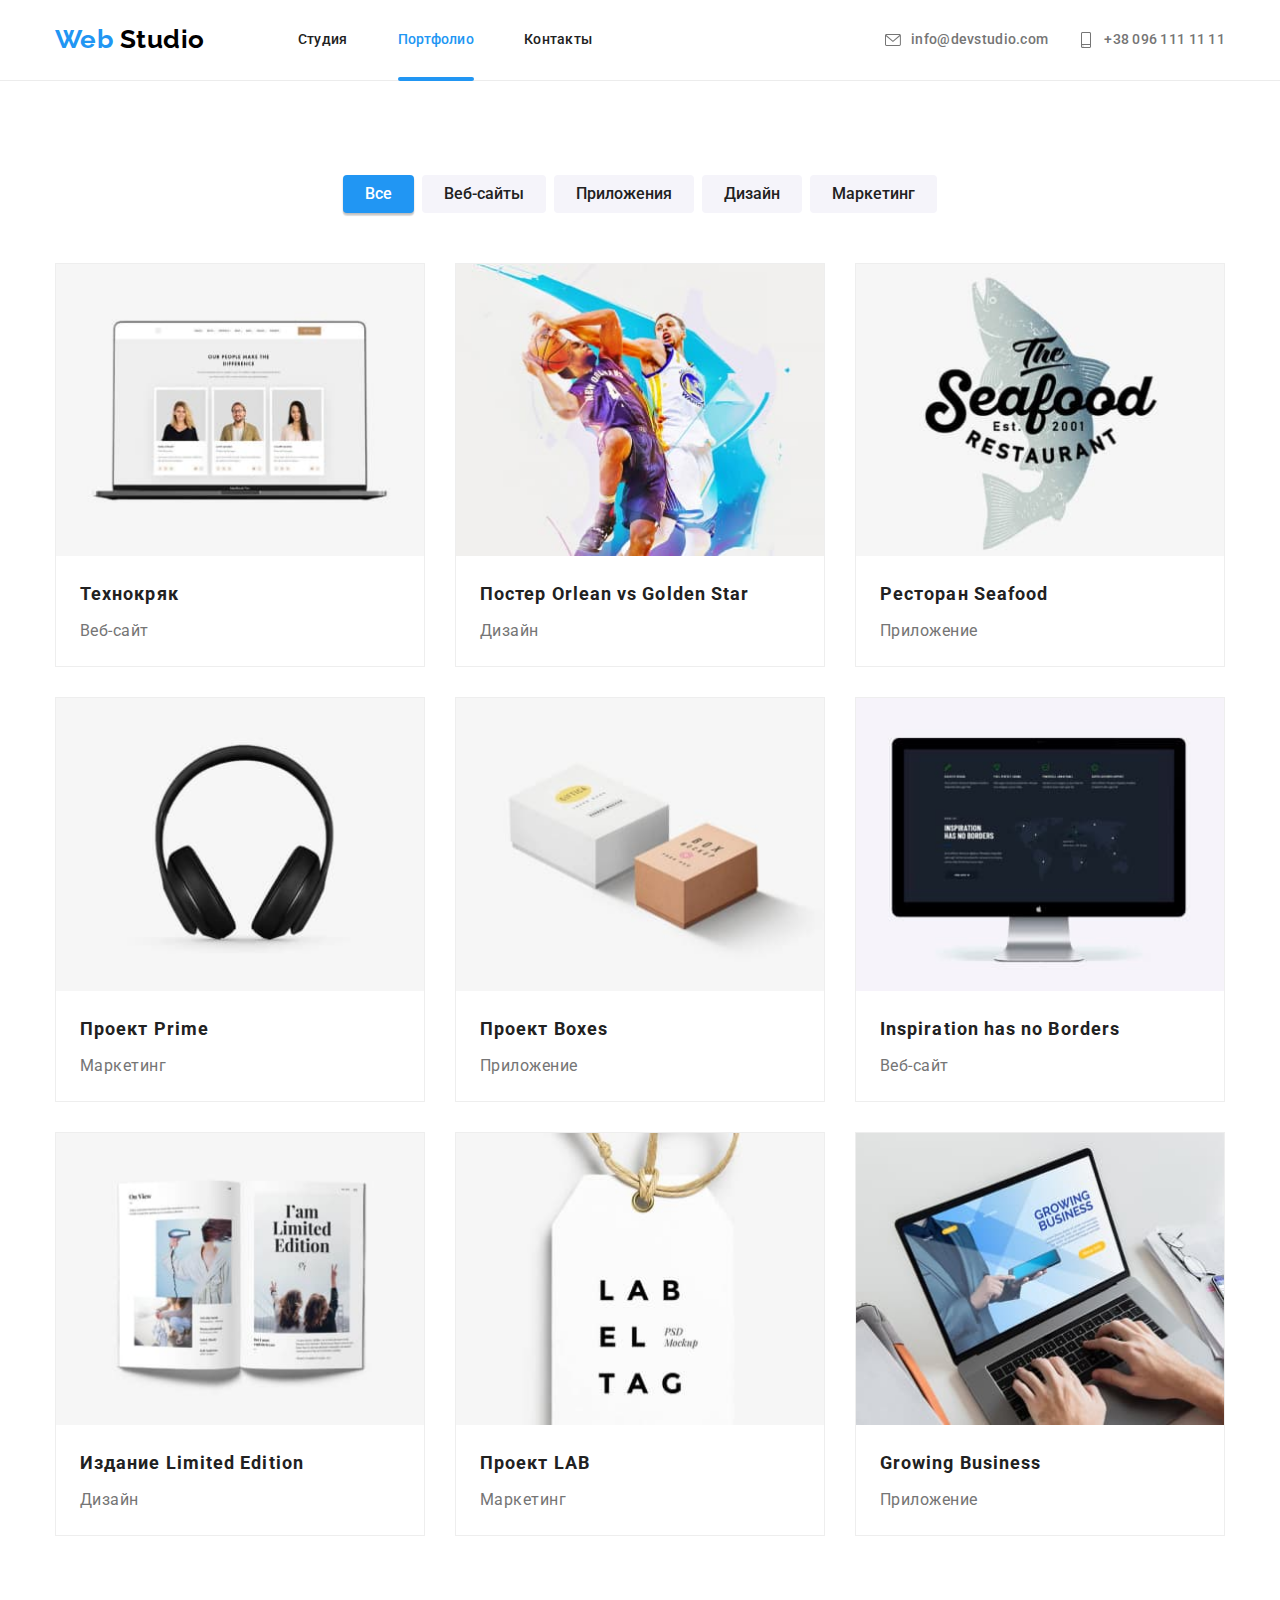
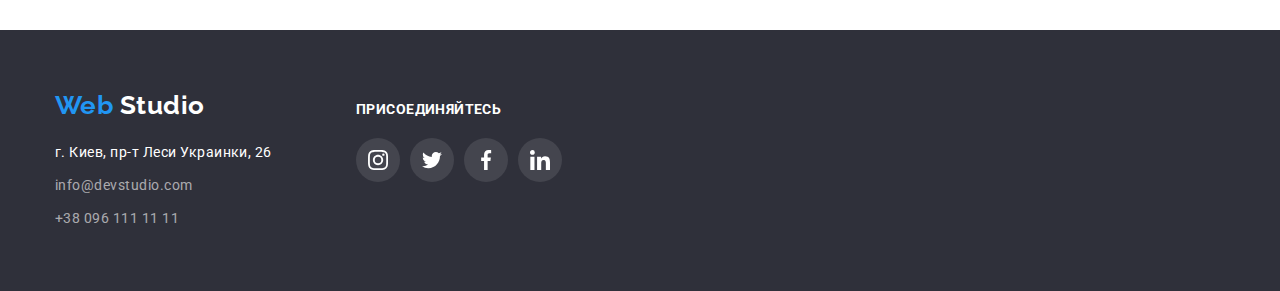
==== portfolio.html @ 72b1c03e "Init" ====
<!DOCTYPE html>
<html lang="ru">
	<head>
		<meta charset="UTF-8" />
		<meta http-equiv="X-UA-Compatible" content="IE=edge" />
		<meta name="viewport" content="width=device-width, initial-scale=1.0" />
		<title>Portfolio</title>
		<link
			href="https://fonts.googleapis.com/css2?family=Raleway:wght@700&family=Roboto:wght@400;500;700;900&display=swap"
			rel="stylesheet"
		/>
		<link
			rel="stylesheet"
			href="https://cdnjs.cloudflare.com/ajax/libs/modern-normalize/1.1.0/modern-normalize.css"
			integrity="sha512-Y0MM+V6ymRKN2zStTqzQ227DWhhp4Mzdo6gnlRnuaNCbc+YN/ZH0sBCLTM4M0oSy9c9VKiCvd4Jk44aCLrNS5Q=="
			crossorigin="anonymous"
			referrerpolicy="no-referrer"
		/>
		<link rel="stylesheet" href="./css/styles.css" />
	</head>
	<body>
		<header class="header">
			<div class="container header-container">
				<nav class="main-nav">
					<a href="./" class="logo">
						<span lang="en">
							Web
							<span class="logo-black-color">Studio</span>
						</span>
					</a>
					<ul class="site-nav list">
						<li class="item"><a href="./" class="site-nav-link link">Студия</a></li>
						<li class="item">
							<a href="" class="site-nav-link link site-nav-link-current">Портфолио</a>
						</li>
						<li class="item"><a href="" class="site-nav-link link">Контакты</a></li>
					</ul>
				</nav>
				<ul class="contacts list">
					<li class="item">
						<a href="mailto:info@devstudio.com" class="contacts-link link">
							<svg class="icon icon-contact-header envelope">
								<use href="./images/icons.svg#envelope"></use>
							</svg>
							info@devstudio.com
						</a>
					</li>
					<li class="item">
						<a href="tel:+380961111111" class="contacts-link link">
							<svg class="icon icon-contact-header envelope">
								<use href="./images/icons.svg#smartphone"></use>
							</svg>
							+38 096 111 11 11
						</a>
					</li>
				</ul>
			</div>
		</header>
		<main>
			<!--Our works-->
			<section class="our-works">
				<div class="container">
					<h1 class="visually-hidden">Наши работы</h1>
					<ul class="categories list">
						<li class="item">
							<button type="button" class="btn btn-active">Все</button>
						</li>
						<li class="item">
							<button type="button" class="btn">Веб-сайты</button>
						</li>
						<li class="item">
							<button type="button" class="btn">Приложения</button>
						</li>
						<li class="item">
							<button type="button" class="btn">Дизайн</button>
						</li>
						<li class="item">
							<button type="button" class="btn">Маркетинг</button>
						</li>
					</ul>
					<ul class="cards list">
						<li class="card">
							<a href="" class="card-link link">
								<div class="overlay">
									<img
										src="./images/portfolio/technocrack.jpg"
										alt="Ноутбук с открытым сайтом фирмы Технокряк"
										width="370"
									/>
									<p class="text-hidden">
										Технокряк это современная площадка распространения коронавируса. Компании используют эту платформу
										для цифрового шпионажа и атак на защищённые сервера конкурентов.
									</p>
								</div>
								<div class="card-info">
									<h2 class="card-header">Технокряк</h2>
									<p class="card-category">Веб-сайт</p>
								</div>
							</a>
						</li>
						<li class="card">
							<a href="" class="card-link link">
								<div class="overlay">
									<img
										src="./images/portfolio/new-orlean-vs-golden-star.jpg"
										alt="Постер. Баскетболист New Orlean против баскетболиста Golden Star"
										width="370"
									/>
									<p class="text-hidden">
										Технокряк это современная площадка распространения коронавируса. Компании используют эту платформу
										для цифрового шпионажа и атак на защищённые сервера конкурентов.
									</p>
								</div>
								<div class="card-info">
									<h2 class="card-header">
										Постер
										<span lang="en">Orlean vs Golden Star</span>
									</h2>
									<p class="card-category">Дизайн</p>
								</div>
							</a>
						</li>
						<li class="card">
							<a href="" class="card-link link">
								<div class="overlay">
									<img
										src="./images/portfolio/the-seafood-restaurant.jpg"
										alt="Надпись Зэ Сифуд Ресторан на фоне изображения рыбы"
										width="370"
									/>
									<p class="text-hidden">
										Технокряк это современная площадка распространения коронавируса. Компании используют эту платформу
										для цифрового шпионажа и атак на защищённые сервера конкурентов.
									</p>
								</div>
								<div class="card-info">
									<h2 class="card-header">
										Ресторан
										<span lang="en">Seafood</span>
									</h2>
									<p class="card-category">Приложение</p>
								</div>
							</a>
						</li>
						<li class="card">
							<a href="" class="card-link link">
								<div class="overlay">
									<img src="./images/portfolio/black-headset.jpg" alt="Черные наушники" width="370" />
									<p class="text-hidden">
										Технокряк это современная площадка распространения коронавируса. Компании используют эту платформу
										для цифрового шпионажа и атак на защищённые сервера конкурентов.
									</p>
								</div>
								<div class="card-info">
									<h2 class="card-header">
										Проект
										<span lang="en">Prime</span>
									</h2>
									<p class="card-category">Маркетинг</p>
								</div>
							</a>
						</li>
						<li class="card">
							<a href="" class="card-link link">
								<div class="overlay">
									<img
										src="./images/portfolio/two-boxes.jpg"
										alt="Две картонные коробки. Одна белая, а вторая бежевая"
										width="370"
									/>
									<p class="text-hidden">
										Технокряк это современная площадка распространения коронавируса. Компании используют эту платформу
										для цифрового шпионажа и атак на защищённые сервера конкурентов.
									</p>
								</div>
								<div class="card-info">
									<h2 class="card-header">
										Проект
										<span lang="en">Boxes</span>
									</h2>
									<p class="card-category">Приложение</p>
								</div>
							</a>
						</li>
						<li class="card">
							<a href="" class="card-link link">
								<div class="overlay">
									<img
										src="./images/portfolio/black-monitor.jpg"
										alt="Инфографика на черном фоне монитора"
										width="370"
									/>
									<p class="text-hidden">
										Технокряк это современная площадка распространения коронавируса. Компании используют эту платформу
										для цифрового шпионажа и атак на защищённые сервера конкурентов.
									</p>
								</div>
								<div class="card-info">
									<h2 class="card-header"><span lang="en">Inspiration has no Borders</span></h2>
									<p class="card-category">Веб-сайт</p>
								</div>
							</a>
						</li>
						<li class="card">
							<a href="" class="card-link link">
								<div class="overlay">
									<img
										src="./images/portfolio/publisher-limited-edition.jpg"
										alt="Разворот журнала Лимитэд Эдишн"
										width="370"
									/>
									<p class="text-hidden">
										Технокряк это современная площадка распространения коронавируса. Компании используют эту платформу
										для цифрового шпионажа и атак на защищённые сервера конкурентов.
									</p>
								</div>
								<div class="card-info">
									<h2 class="card-header">
										Издание
										<span lang="en">Limited Edition</span>
									</h2>
									<p class="card-category">Дизайн</p>
								</div>
							</a>
						</li>
						<li class="card">
							<a href="" class="card-link link">
								<div class="overlay">
									<img src="./images/portfolio/project-lab.jpg" alt="Бирка ЛАБ" width="370" />
									<p class="text-hidden">
										Технокряк это современная площадка распространения коронавируса. Компании используют эту платформу
										для цифрового шпионажа и атак на защищённые сервера конкурентов.
									</p>
								</div>
								<div class="card-info">
									<h2 class="card-header">
										Проект
										<span lang="en">LAB</span>
									</h2>
									<p class="card-category">Маркетинг</p>
								</div>
							</a>
						</li>
						<li class="card">
							<a href="" class="card-link link">
								<div class="overlay">
									<img
										src="./images/portfolio/laptop-growing-business.jpg"
										alt="Запущеное приложение на ноутбуке"
										width="370"
									/>
									<p class="text-hidden">
										Технокряк это современная площадка распространения коронавируса. Компании используют эту платформу
										для цифрового шпионажа и атак на защищённые сервера конкурентов.
									</p>
								</div>
								<div class="card-info">
									<h2 class="card-header"><span lang="en">Growing Business</span></h2>
									<p class="card-category">Приложение</p>
								</div>
							</a>
						</li>
					</ul>
				</div>
			</section>
		</main>
		<footer class="footer">
			<div class="container">
				<div class="left-part">
					<a href="./" class="logo">
						Web
						<span class="logo-white-color">Studio</span>
					</a>
					<address>
						<ul class="address-list list">
							<li class="item">
								<a
									href="https://goo.gl/maps/h8XBH1C1pmBuiniH7"
									target="_blank"
									rel="noopener noreferrer"
									class="contacts-link link"
								>
									г. Киев, пр-т Леси Украинки, 26
								</a>
							</li>
							<li class="item">
								<a href="mailto:info@devstudio.com" class="contacts-link link">info@devstudio.com</a>
							</li>
							<li class="item">
								<a href="tel:+380961111111" class="contacts-link link">+38 096 111 11 11</a>
							</li>
						</ul>
					</address>
				</div>
				<div class="middle-part">
					<p class="footer-header">присоединяйтесь</p>
					<ul class="social-icons list">
						<li class="social-icon">
							<a class="social-icon-link link" href="" aria-label="Instagram">
								<svg class="icon-social"><use href="./images/icons.svg#instagram"></use></svg>
							</a>
						</li>
						<li class="social-icon">
							<a class="social-icon-link link" href="" aria-label="Twitter">
								<svg class="icon-social"><use href="./images/icons.svg#twitter"></use></svg>
							</a>
						</li>
						<li class="social-icon">
							<a class="social-icon-link link" href="" aria-label="Facebook">
								<svg class="icon-social"><use href="./images/icons.svg#facebook"></use></svg>
							</a>
						</li>
						<li class="social-icon">
							<a class="social-icon-link link" href="" aria-label="LinkedIn">
								<svg class="icon-social"><use href="./images/icons.svg#linkedin"></use></svg>
							</a>
						</li>
					</ul>
				</div>
			</div>
		</footer>
	</body>
</html>
---- css/styles.css ----
:root {
	--primary-paragraph-color: #757575;
	--primary-active-color: #2196f3;
	--secondary-logo-color: #000000;
	--primary-header-color: #212121;
	--primary-text-color-light: #ffffff;
	--secondary-text-color-light: rgba(255, 255, 255, 0.6);
	--icon-backrgound-color: #afb1b8;
	--icon-backrgound-color-features: #f5f4fa;
	--icon-backrgound-color-footer: rgba(255, 255, 255, 0.1);
	--primary-background-color: #2f303a;
	--secondary-background-color: rgba(47, 48, 58, 0.4);
	--header-border-color: #ececec;
	--card-border-color: #eeeeee;
	--main-border-radius: 4px;
	--first-transition-function: cubic-bezier(0.4, 0, 0.2, 1);
	--first-transition-timing: 250ms;
}

html {
	box-sizing: border-box;
}

*,
*::before,
*::after {
	box-sizing: inherit;
}

h1,
h2,
h3,
h4,
h5,
h6,
p {
	margin: 0;
}

body {
	font-family: "Roboto", sans-serif;
	letter-spacing: 0.03em;
	background-color: var(--primary-text-color-light);
}

/*Logo*/
.logo {
	display: block;
	padding-top: 24px;
	padding-bottom: 25px;

	font-family: "Raleway", sans-serif;
	font-weight: 700;
	font-size: 26px;
	line-height: 1.19;
	text-decoration: none;

	color: var(--primary-active-color);
}

.logo .logo-black-color {
	color: var(--secondary-logo-color);
}

.logo .logo-white-color {
	color: var(--primary-text-color-light);
}

/*Button*/
.btn {
	padding: 6px 22px;
	font-family: inherit;
	font-size: 16px;
	font-weight: 500;
	line-height: 1.62;
	background-color: var(--icon-backrgound-color-features);
	color: var(--primary-header-color);
	cursor: pointer;
	border: none;
	border-radius: var(--main-border-radius);
	-webkit-border-radius: var(--main-border-radius);
	-moz-border-radius: var(--main-border-radius);
	-ms-border-radius: var(--main-border-radius);
	-o-border-radius: var(--main-border-radius);

	transition: background-color var(--first-transition-timing) var(--first-transition-timing),
		color var(--first-transition-timing) var(--first-transition-timing),
		box-shadow var(--first-transition-timing) var(--first-transition-timing);
	-webkit-transition: background-color var(--first-transition-timing) var(--first-transition-timing),
		color var(--first-transition-timing) var(--first-transition-timing),
		box-shadow var(--first-transition-timing) var(--first-transition-timing);
	-moz-transition: background-color var(--first-transition-timing) var(--first-transition-timing),
		color var(--first-transition-timing) var(--first-transition-timing),
		box-shadow var(--first-transition-timing) var(--first-transition-timing);
	-ms-transition: background-color var(--first-transition-timing) var(--first-transition-timing),
		color var(--first-transition-timing) var(--first-transition-timing),
		box-shadow var(--first-transition-timing) var(--first-transition-timing);
	-o-transition: background-color var(--first-transition-timing) var(--first-transition-timing),
		color var(--first-transition-timing) var(--first-transition-timing),
		box-shadow var(--first-transition-timing) var(--first-transition-timing);
}

.btn-active,
.btn:hover,
.btn:focus {
	background-color: var(--primary-active-color);
	color: var(--primary-text-color-light);
	box-shadow: 0px 3px 1px rgba(0, 0, 0, 0.1), 0px 1px 2px rgba(0, 0, 0, 0.08), 0px 2px 2px rgba(0, 0, 0, 0.12);
}

/*Utility*/
.list {
	padding: 0;
	margin: 0;

	list-style: none;
}

.link {
	text-decoration: none;

	color: inherit;
}

img {
	display: block;
	max-width: 100%;
	height: auto;
}

.visually-hidden {
	position: absolute;

	width: 1px;
	height: 1px;
	margin: -1px;
	padding: 0;

	border: 0;
	white-space: nowrap;
	clip-path: inset(100%);
	clip: rect(0 0 0 0);
	overflow: hidden;
}

.container {
	width: 1200px;
	padding-left: 15px;
	padding-right: 15px;
	margin-left: auto;
	margin-right: auto;
}

.text-aligned-center {
	text-align: center;
}

/*Header*/
.header {
	border-bottom: 1px solid var(--header-border-color);
}

.header-container {
	display: flex;

	align-items: center;
}

.main-nav {
	display: flex;
}

.main-nav > .logo {
	margin-right: 93px;
}

.site-nav,
.contacts {
	display: flex;

	font-size: 14px;
	line-height: 1.14;
	font-weight: 500;
	letter-spacing: 0.02em;
}

.contacts {
	margin-left: auto;
}

.site-nav > .item:not(:last-child) {
	margin-right: 50px;
}

.contacts > .item:not(:last-child) {
	margin-right: 30px;
}

.site-nav-link {
	display: block;
	padding-top: 32px;
	padding-bottom: 32px;

	color: var(--primary-header-color);
}

.contacts-link {
	display: flex;
	padding-top: 32px;
	padding-bottom: 32px;

	color: var(--primary-paragraph-color);
}

.site-nav-link,
.contacts-link {
	transition: color var(--first-transition-timing) var(--first-transition-function);
	-webkit-transition: color var(--first-transition-timing) var(--first-transition-function);
	-moz-transition: color var(--first-transition-timing) var(--first-transition-function);
	-ms-transition: color var(--first-transition-timing) var(--first-transition-function);
	-o-transition: color var(--first-transition-timing) var(--first-transition-function);
}

.site-nav-link-current,
.site-nav-link:hover,
.site-nav-link:focus,
.contacts-link:hover,
.contacts-link:focus {
	color: var(--primary-active-color);
}

.site-nav-link-current {
	position: relative;
}

.site-nav-link-current::after {
	content: "";

	position: absolute;
	left: 0;
	bottom: -1px;

	width: 100%;
	height: 4px;

	background: var(--primary-active-color);
	border-radius: 2px;
}

.icon-contact-header {
	width: 16px;
	height: 16px;
	margin-right: 10px;

	fill: currentColor;
}

/*Hero*/
.hero {
	max-width: 1600px;
	margin: 0 auto;
	padding-top: 200px;
	padding-bottom: 200px;

	text-align: center;

	color: var(--primary-text-color-light);
	background-image: linear-gradient(rgba(47, 48, 58, 0.4), rgba(47, 48, 58, 0.4)), url(../images/hero-bg.jpg);
	background-position: center;
	background-repeat: no-repeat;
	background-size: cover;
}

.header-hero {
	width: 60%;
	margin-left: auto;
	margin-right: auto;
	margin-bottom: 30px;

	font-weight: 900;
	font-size: 44px;
	line-height: 1.36;
	letter-spacing: 0.06em;
	text-transform: uppercase;
}

.btn-hero {
	padding: 10px 32px;
	font-family: inherit;
	font-weight: 700;
	font-size: 16px;
	line-height: 1.87;
	letter-spacing: 0.06em;
	color: var(--primary-text-color-light);
	background-color: var(--primary-active-color);
	box-shadow: 0px 4px 4px rgba(0, 0, 0, 0.15);
	border: none;
	cursor: pointer;
	border-radius: var(--main-border-radius);
	-webkit-border-radius: var(--main-border-radius);
	-moz-border-radius: var(--main-border-radius);
	-ms-border-radius: var(--main-border-radius);
	-o-border-radius: var(--main-border-radius);

	transition: background-color var(--first-transition-timing) var(--first-transition-function);
	-webkit-transition: background-color var(--first-transition-timing) var(--first-transition-function);
	-moz-transition: background-color var(--first-transition-timing) var(--first-transition-function);
	-ms-transition: background-color var(--first-transition-timing) var(--first-transition-function);
	-o-transition: background-color var(--first-transition-timing) var(--first-transition-function);
}

.btn-hero:hover,
.btn-hero:focus {
	background-color: #188ce8;
}

/*Our characteristics*/
.our-characteristics {
	padding-top: 94px;
	padding-bottom: 94px;
}

.list-chars {
	display: flex;

	font-size: 14px;
}

.icon-block {
	display: flex;
	justify-content: center;
	align-items: center;
	margin-bottom: 30px;
	height: 120px;

	background-color: var(--icon-backrgound-color-features);
	border-radius: var(--main-border-radius);
	-webkit-border-radius: var(--main-border-radius);
	-moz-border-radius: var(--main-border-radius);
	-ms-border-radius: var(--main-border-radius);
	-o-border-radius: var(--main-border-radius);
}

.icon-char {
	width: 70px;
	height: 70px;
}

.list-chars > .item {
	flex-basis: calc((100% - 90px) / 4);
}

.list-chars > .item:not(:last-child) {
	margin-right: 30px;
}

.list-chars-header {
	margin-bottom: 10px;

	font-size: 14px;
	font-weight: 700;
	line-height: 1.14;
	text-transform: uppercase;

	color: var(--primary-header-color);
}

.list-chars-text {
	line-height: 1.71;

	color: var(--primary-paragraph-color);
}

/*What we do*/
.what-we-do {
	padding-bottom: 94px;
}

.list-what-we-do {
	display: flex;
}

.list-what-we-do > .item {
	position: relative;

	margin-right: 30px;
	flex-basis: calc((100% - 60px) / 3);
}

.list-what-we-do > .item:last-child {
	margin-right: 0;
}

.list-what-we-do .label {
	position: absolute;
	bottom: 0;

	display: flex;
	justify-content: center;
	align-items: center;
	width: 100%;
	height: 70px;

	font-weight: 700;
	font-size: 14px;
	line-height: 1.14;
	text-align: center;
	text-transform: uppercase;

	background-color: rgba(47, 48, 58, 0.8);
	color: var(--primary-text-color-light);
}

.header-what-we-do,
.header-our-team,
.header-regular-customers {
	margin-bottom: 50px;

	font-weight: 700;
	font-size: 36px;
	line-height: 1.17;

	color: var(--primary-header-color);
}

/*Our team*/
.our-team {
	padding-top: 94px;
	padding-bottom: 94px;

	background-color: var(--icon-backrgound-color-features);
}

.team {
	display: flex;
}

.team-member {
	flex-basis: calc((100% - 90px) / 4);
	margin-right: 30px;

	background-color: var(--primary-text-color-light);
	border-radius: 0px 0px 4px 4px;
	box-shadow: 0px 1px 3px rgba(0, 0, 0, 0.12), 0px 1px 1px rgba(0, 0, 0, 0.14), 0px 2px 1px rgba(0, 0, 0, 0.2);
}

.team-member:last-child {
	margin-right: 0;
}

.team-member .info {
	padding-top: 30px;
	padding-bottom: 30px;

	font-size: 16px;
	line-height: 1.19;
}
.team-member .name {
	margin-bottom: 10px;
	font-weight: 500;
}

.team-member .title {
	margin-bottom: 16px;

	font-weight: 400;

	color: var(--primary-paragraph-color);
}

.social-icons {
	display: flex;
	justify-content: center;
	align-items: center;

	color: var(--icon-backrgound-color);
}

.social-icon {
	width: 44px;
	height: 44px;
}

.social-icon:not(:last-child) {
	margin-right: 10px;
}

.social-icon-link {
	display: flex;
	justify-content: center;
	align-items: center;
	width: 100%;
	height: 100%;
	border-radius: 50%;
	-webkit-border-radius: 50%;
	-moz-border-radius: 50%;
	-ms-border-radius: 50%;
	-o-border-radius: 50%;

	transition: background-color var(--first-transition-timing) var(--first-transition-timing),
		color var(--first-transition-timing) var(--first-transition-timing);
	-webkit-transition: background-color var(--first-transition-timing) var(--first-transition-timing),
		color var(--first-transition-timing) var(--first-transition-timing);
	-moz-transition: background-color var(--first-transition-timing) var(--first-transition-timing),
		color var(--first-transition-timing) var(--first-transition-timing);
	-ms-transition: background-color var(--first-transition-timing) var(--first-transition-timing),
		color var(--first-transition-timing) var(--first-transition-timing);
	-o-transition: background-color var(--first-transition-timing) var(--first-transition-timing),
		color var(--first-transition-timing) var(--first-transition-timing);
}

.social-icon-link:hover,
.social-icon-link:focus {
	background-color: var(--primary-active-color);
	color: var(--primary-text-color-light);
}

.icon-social {
	width: 20px;
	height: 20px;
	fill: currentColor;
}

/*Regular customers*/
.regular-customers {
	padding-top: 106px;
	padding-bottom: 82px;
}

.customers {
	display: flex;
	justify-content: center;
}

.customer {
	flex-basis: calc((100% - 60px) / 3);
	height: 92px;
}

.customer:not(:last-child) {
	margin-right: 30px;
}

.customer-link {
	display: flex;
	justify-content: center;
	align-items: center;
	height: 100%;
	width: 100%;
	color: var(--icon-backrgound-color);
	border: 1px solid var(--icon-backrgound-color);
	box-sizing: border-box;
	border-radius: var(--main-border-radius);
	-webkit-border-radius: var(--main-border-radius);
	-moz-border-radius: var(--main-border-radius);
	-ms-border-radius: var(--main-border-radius);
	-o-border-radius: var(--main-border-radius);

	transition: border-color var(--first-transition-timing) var(--first-transition-timing),
		color var(--first-transition-timing) var(--first-transition-timing);
	-webkit-transition: border-color var(--first-transition-timing) var(--first-transition-timing),
		color var(--first-transition-timing) var(--first-transition-timing);
	-moz-transition: border-color var(--first-transition-timing) var(--first-transition-timing),
		color var(--first-transition-timing) var(--first-transition-timing);
	-ms-transition: border-color var(--first-transition-timing) var(--first-transition-timing),
		color var(--first-transition-timing) var(--first-transition-timing);
	-o-transition: border-color var(--first-transition-timing) var(--first-transition-timing),
		color var(--first-transition-timing) var(--first-transition-timing);
}

.customer-link:hover,
.customer-link:focus {
	color: var(--primary-active-color);
	border-color: var(--primary-active-color);
}

.icon-customer {
	width: 106px;
	height: 60px;

	fill: currentColor;
}

/*Footer*/
.footer {
	padding-top: 60px;
	padding-bottom: 60px;

	background-color: var(--primary-background-color);
}

.footer .container {
	display: flex;
	align-items: baseline;
}

.left-part,
.middle-part {
	width: 231px;
	margin-right: 70px;
}

.middle-part {
	width: 206px;
}

.footer .logo {
	display: inline-block;
	padding: 0;
	margin-bottom: 20px;
}

.footer .contacts-link {
	display: inline-block;
	padding: 0;
}

.address-list > .item {
	margin-bottom: 9px;

	font-size: 14px;
	font-style: normal;
	line-height: 1.71;

	color: var(--primary-text-color-light);
}

.address-list > .item:last-child {
	margin-bottom: 0;
}

.address-list > .item:first-child .contacts-link {
	color: var(--primary-text-color-light);
}

.address-list > .item .contacts-link {
	color: var(--secondary-text-color-light);

	transition: color var(--first-transition-timing) var(--first-transition-timing);
	-webkit-transition: color var(--first-transition-timing) var(--first-transition-timing);
	-moz-transition: color var(--first-transition-timing) var(--first-transition-timing);
	-ms-transition: color var(--first-transition-timing) var(--first-transition-timing);
	-o-transition: color var(--first-transition-timing) var(--first-transition-timing);
}

.address-list > .item .contacts-link:hover,
.address-list > .item .contacts-link:focus {
	color: var(--primary-active-color);
}

.footer-header {
	margin-bottom: 20px;

	font-weight: 700;
	font-size: 14px;
	line-height: 1.14;
	letter-spacing: 0.03em;
	text-transform: uppercase;

	color: var(--primary-text-color-light);
}

.footer .social-icons {
	display: flex;
	justify-content: flex-start;

	color: var(--icon-backrgound-color);
}

.footer .social-icon-link {
	display: flex;
	justify-content: center;
	align-items: center;
	width: 100%;
	height: 100%;
	color: var(--primary-text-color-light);
	background-color: rgba(255, 255, 255, 0.1);
	border-radius: 50%;
	-webkit-border-radius: 50%;
	-moz-border-radius: 50%;
	-ms-border-radius: 50%;
	-o-border-radius: 50%;

	transition: background-color var(--first-transition-timing) var(--first-transition-timing);
	-webkit-transition: background-color var(--first-transition-timing) var(--first-transition-timing);
	-moz-transition: background-color var(--first-transition-timing) var(--first-transition-timing);
	-ms-transition: background-color var(--first-transition-timing) var(--first-transition-timing);
	-o-transition: background-color var(--first-transition-timing) var(--first-transition-timing);
}

.footer .social-icon-link:hover,
.footer .social-icon-link:focus {
	background-color: var(--primary-active-color);
}

/*Modal window*/
.backdrop {
	position: fixed;
	top: 0;
	left: 0;
	height: 100vh;
	width: 100vw;
	background-color: rgba(0, 0, 0, 0.2);
	transition: opacity var(--first-transition-timing), visibility var(--first-transition-timing);
	-webkit-transition: opacity var(--first-transition-timing), visibility var(--first-transition-timing);
	-moz-transition: opacity var(--first-transition-timing), visibility var(--first-transition-timing);
	-ms-transition: opacity var(--first-transition-timing), visibility var(--first-transition-timing);
	-o-transition: opacity var(--first-transition-timing), visibility var(--first-transition-timing);
}

.backdrop.is-hidden .modal {
	top: 50%;
	left: 50%;
	transform: translate(-50%, -50%) scale(0.5);
	-webkit-transform: translate(-50%, -50%) scale(0.5);
	-moz-transform: translate(-50%, -50%) scale(0.5);
	-ms-transform: translate(-50%, -50%) scale(0.5);
	-o-transform: translate(-50%, -50%) scale(0.5);
}

.modal {
	position: absolute;
	top: 50%;
	left: 50%;
	width: 528px;
	min-height: 581px;
	background-color: var(--primary-text-color-light);
	box-shadow: 0px 1px 3px rgba(0, 0, 0, 0.12), 0px 1px 1px rgba(0, 0, 0, 0.14), 0px 2px 1px rgba(0, 0, 0, 0.2);
	border-radius: var(--first-transition-function);
	-webkit-border-radius: var(--first-transition-function);
	-moz-border-radius: var(--first-transition-function);
	-ms-border-radius: var(--first-transition-function);
	-o-border-radius: var(--first-transition-function);
	transform: scale(1) translate(-50%, -50%);
	-webkit-transform: scale(1) translate(-50%, -50%);
	-moz-transform: scale(1) translate(-50%, -50%);
	-ms-transform: scale(1) translate(-50%, -50%);
	-o-transform: scale(1) translate(-50%, -50%);
	transition: transform var(--first-transition-timing);
	-webkit-transition: transform var(--first-transition-timing);
	-moz-transition: transform var(--first-transition-timing);
	-ms-transition: transform var(--first-transition-timing);
	-o-transition: transform var(--first-transition-timing);
}

.modal-close {
	position: absolute;
	top: 8px;
	right: 8px;

	display: flex;
	justify-content: center;
	align-items: center;
	width: 30px;
	height: 30px;

	background-color: transparent;
	border: 1px solid rgba(0, 0, 0, 0.1);
	border-radius: 50%;
	-webkit-border-radius: 50%;
	-moz-border-radius: 50%;
	-ms-border-radius: 50%;
	-o-border-radius: 50%;
}

.icon-close-modal {
	width: 18px;
	height: 18px;
	fill: var(--secondary-logo-color);
}

.is-hidden {
	visibility: hidden;
	opacity: 0;
	pointer-events: none;
}

/*Portfolio*/
.our-works {
	padding-top: 94px;
	padding-bottom: 94px;
}

/*Categories*/
.categories {
	display: flex;
	justify-content: center;
	margin-bottom: 50px;
}

.categories > .item:not(:last-child) {
	margin-right: 8px;
}

/*Cards*/
.cards {
	display: flex;
	flex-wrap: wrap;
}

.card {
	flex-basis: calc((100% - 60px) / 3);
	margin-bottom: 30px;

	border: 1px solid var(--card-border-color);
}

.card:not(:nth-child(3n + 3)) {
	margin-right: 30px;
}

.card:nth-last-child(-n + 3) {
	margin-bottom: 0;
}

.card-link {
	display: block;

	transition: box-shadow var(--first-transition-timing) var(--first-transition-timing);
	-webkit-transition: box-shadow var(--first-transition-timing) var(--first-transition-timing);
	-moz-transition: box-shadow var(--first-transition-timing) var(--first-transition-timing);
	-ms-transition: box-shadow var(--first-transition-timing) var(--first-transition-timing);
	-o-transition: box-shadow var(--first-transition-timing) var(--first-transition-timing);
}

.card-link:hover,
.card-link:focus {
	box-shadow: 0px 1px 1px rgba(0, 0, 0, 0.12), 0px 4px 4px rgba(0, 0, 0, 0.06), 1px 4px 6px rgba(0, 0, 0, 0.16);
}

.card-link:hover .text-hidden,
.card-link:focus .text-hidden {
	transform: translateY(0);
	-webkit-transform: translateY(0);
	-moz-transform: translateY(0);
	-ms-transform: translateY(0);
	-o-transform: translateY(0);
}

.overlay {
	position: relative;

	overflow: hidden;
}

.text-hidden {
	position: absolute;
	top: 0;
	padding: 63px 24px;
	height: 100%;
	font-size: 18px;
	line-height: 1.56;
	color: var(--primary-text-color-light);
	background-color: rgba(33, 150, 243, 0.9);
	transform: translateY(101%);
	-webkit-transform: translateY(101%);
	-moz-transform: translateY(101%);
	-ms-transform: translateY(101%);
	-o-transform: translateY(101%);
	transition: transform var(--first-transition-timing) var(--first-transition-function);
	-webkit-transition: transform var(--first-transition-timing) var(--first-transition-function);
	-moz-transition: transform var(--first-transition-timing) var(--first-transition-function);
	-ms-transition: transform var(--first-transition-timing) var(--first-transition-function);
	-o-transition: transform var(--first-transition-timing) var(--first-transition-function);
	overflow: auto;
}

.card-info {
	padding: 20px 24px;
}

.card-header {
	margin-bottom: 4px;

	font-size: 18px;
	font-weight: 700;
	line-height: 2;
	letter-spacing: 0.06em;

	color: var(--primary-header-color);
}

.card-category {
	font-size: 16px;
	line-height: 1.87;

	color: var(--primary-paragraph-color);
}
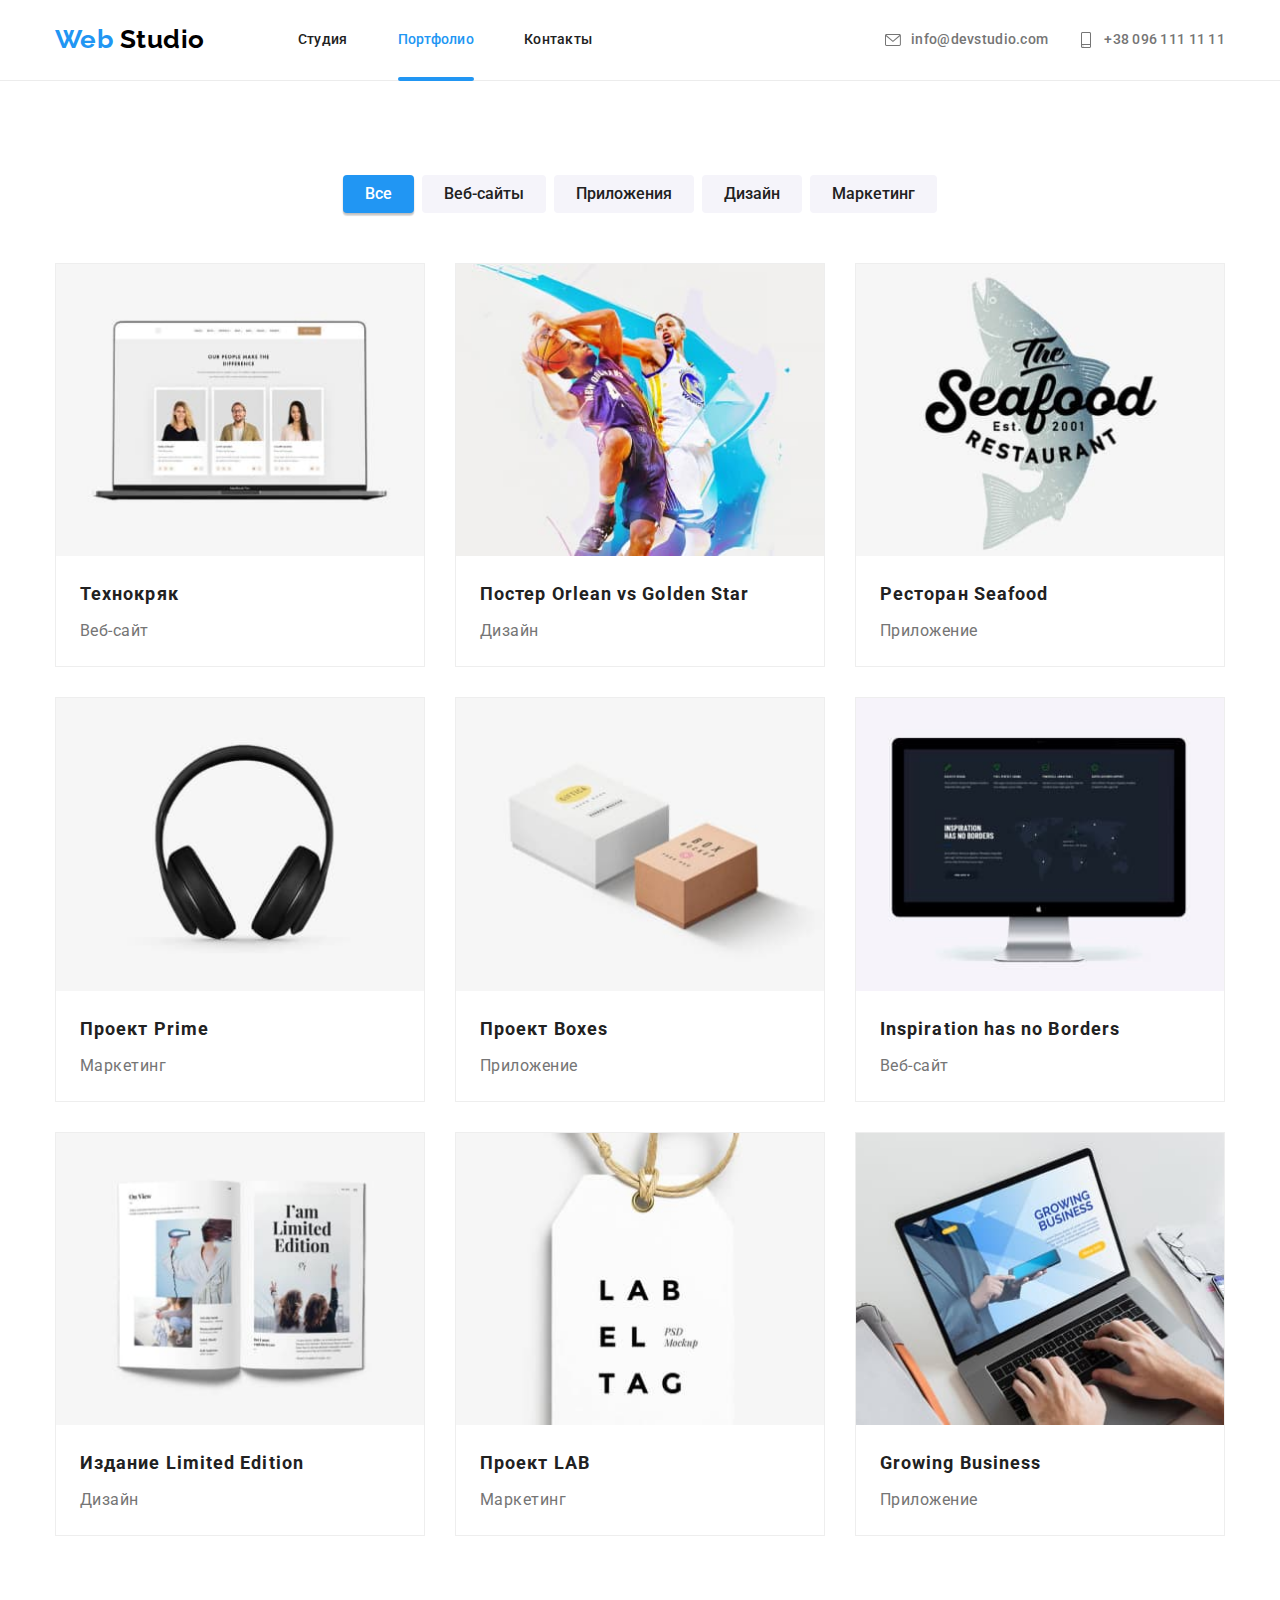
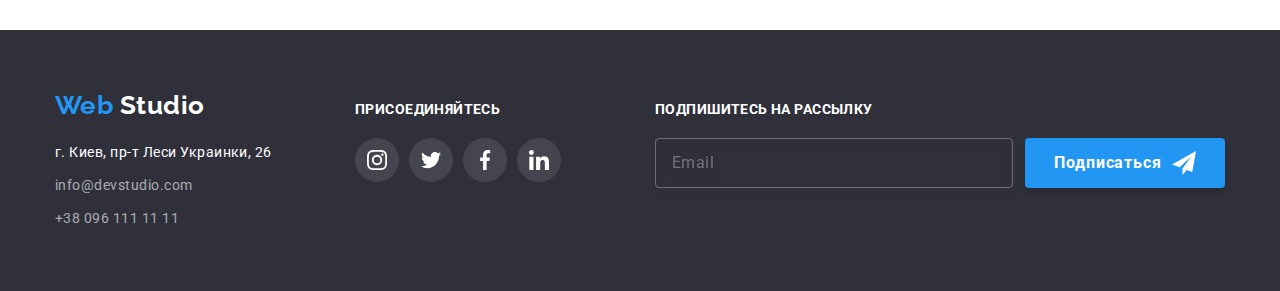
==== commit 976fdb34: "Added input in footer" ====
--- a/portfolio.html
+++ b/portfolio.html
@@ -293,7 +293,7 @@
 					</address>
 				</div>
 				<div class="middle-part">
-					<p class="footer-header">присоединяйтесь</p>
+					<b class="footer-header">присоединяйтесь</b>
 					<ul class="social-icons list">
 						<li class="social-icon">
 							<a class="social-icon-link link" href="" aria-label="Instagram">
@@ -316,6 +316,18 @@
 							</a>
 						</li>
 					</ul>
+				</div>
+				<div class="right-part">
+					<b class="footer-header">подпишитесь на рассылку</b>
+					<form name="footer-subscribe" class="footer-subscribe">
+						<input type="email" name="email" class="email-input" placeholder="Email" />
+						<button class="btn-subscribe" type="submit">
+							Подписаться
+							<svg class="icon-subscribe">
+								<use href="./images/icons.svg#icon-send"></use>
+							</svg>
+						</button>
+					</form>
 				</div>
 			</div>
 		</footer>
--- a/css/styles.css
+++ b/css/styles.css
@@ -284,8 +284,14 @@
 	text-transform: uppercase;
 }
 
-.btn-hero {
-	padding: 10px 32px;
+.btn-hero,
+.btn-subscribe {
+	width: 200px;
+	height: 50px;
+	padding-top: 10px;
+	padding-bottom: 10px;
+	padding-left: auto;
+	padding-right: auto;
 	font-family: inherit;
 	font-weight: 700;
 	font-size: 16px;
@@ -596,12 +602,12 @@
 
 .left-part,
 .middle-part {
-	width: 231px;
-	margin-right: 70px;
-}
-
-.middle-part {
-	width: 206px;
+	flex-basis: calc((100% - 90px) / 4);
+	margin-right: 30px;
+}
+
+.right-part {
+	flex-basis: calc((100% - 30px) / 2);
 }
 
 .footer .logo {
@@ -649,6 +655,7 @@
 }
 
 .footer-header {
+	display: block;
 	margin-bottom: 20px;
 
 	font-weight: 700;
@@ -691,6 +698,47 @@
 .footer .social-icon-link:hover,
 .footer .social-icon-link:focus {
 	background-color: var(--primary-active-color);
+}
+
+.footer-subscribe {
+	display: flex;
+}
+
+.footer-subscribe .email-input {
+	box-sizing: border-box;
+	flex-basis: calc(100% - 212px);
+	padding: 14px 16px;
+
+	font-family: inherit;
+	font-weight: 400;
+	font-size: 16px;
+	line-height: 1.25;
+	letter-spacing: 0.03em;
+
+	color: rgba(255, 255, 255, 0.6);
+	background-color: transparent;
+
+	border: 1px solid rgba(255, 255, 255, 0.3);
+	filter: drop-shadow(0px 4px 4px rgba(0, 0, 0, 0.15));
+	border-radius: var(--main-border-radius);
+	-webkit-border-radius: var(--main-border-radius);
+	-moz-border-radius: var(--main-border-radius);
+	-ms-border-radius: var(--main-border-radius);
+	-o-border-radius: var(--main-border-radius);
+}
+
+.footer-subscribe .btn-subscribe {
+	display: flex;
+	justify-content: center;
+	align-items: center;
+	margin-left: 12px;
+}
+
+.footer-subscribe .icon-subscribe {
+	width: 24px;
+	height: 24px;
+	margin-left: 10px;
+	fill: currentColor;
 }
 
 /*Modal window*/
